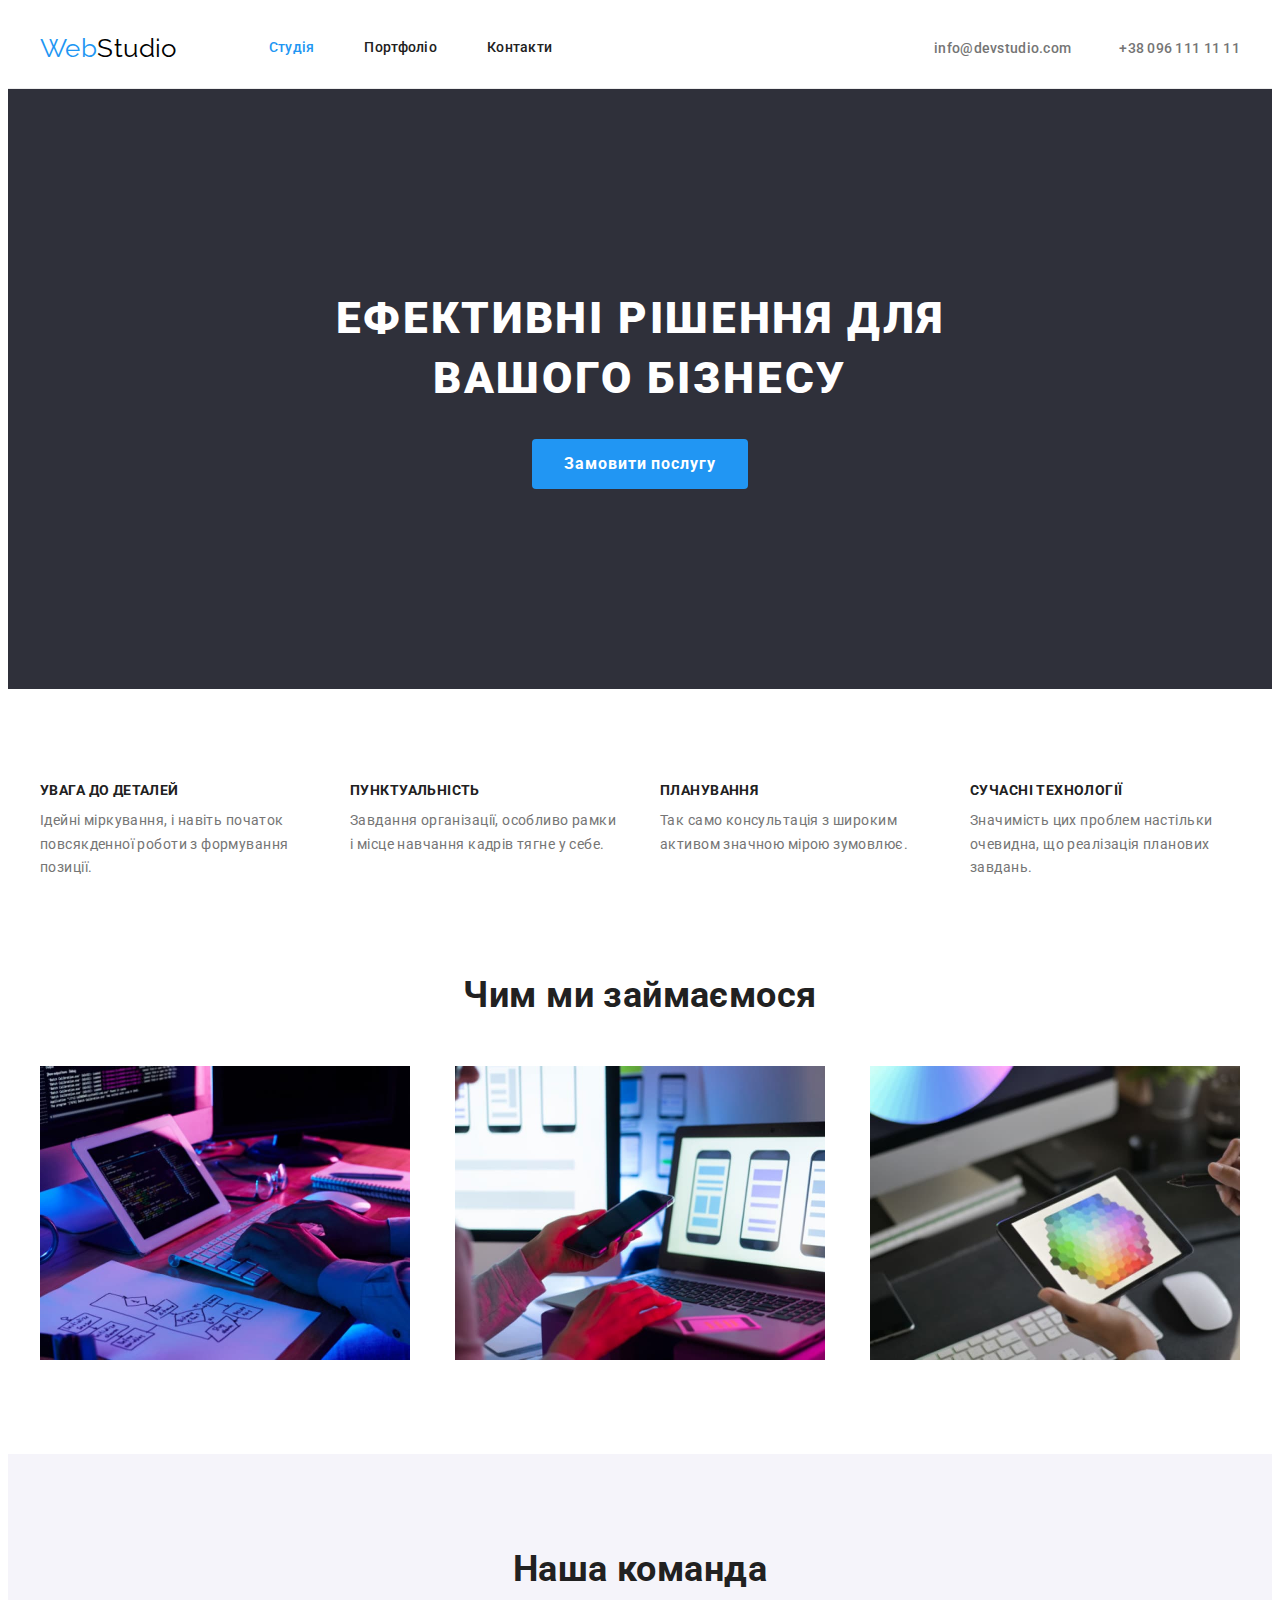
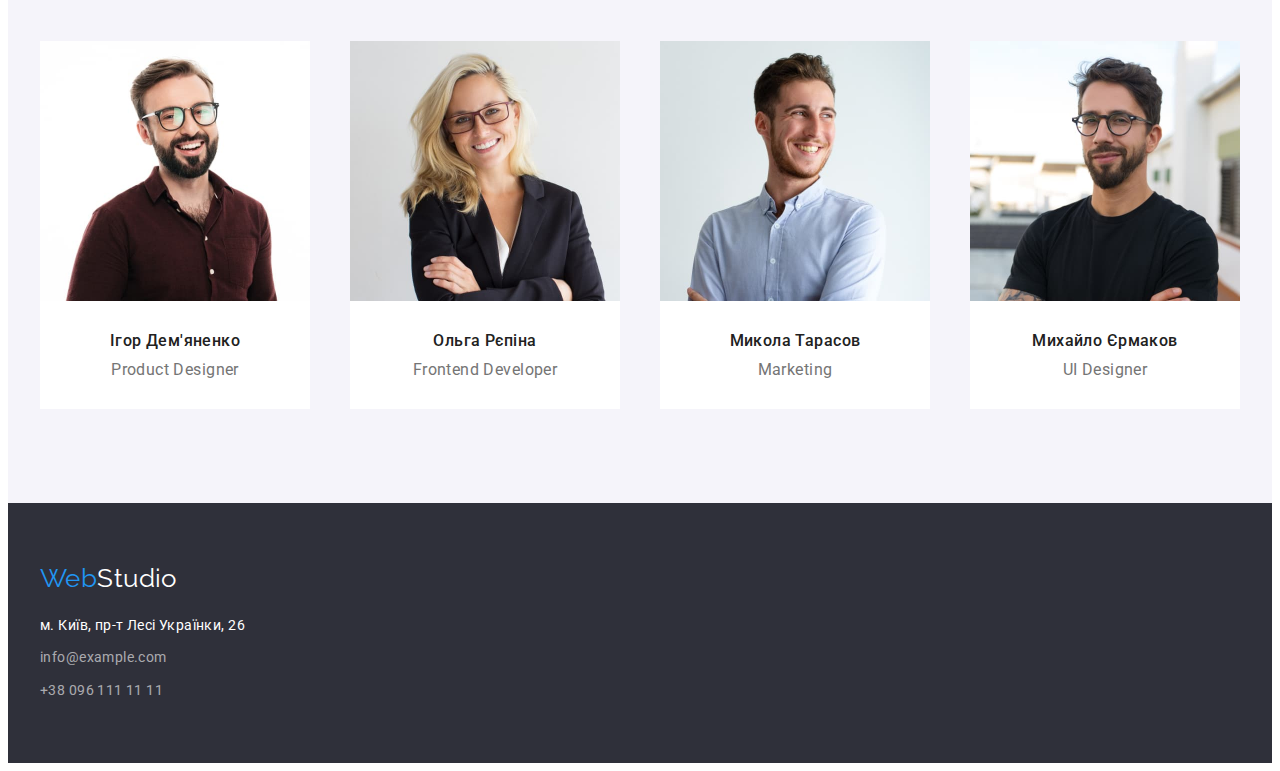
==== index.html @ 012e6ba3 "Initial commit" ====
<!DOCTYPE html>
<html lang="uk">
  <head>
    <meta charset="UTF-8" />
    <meta http-equiv="X-UA-Compatible" content="IE=edge" />
    <meta name="viewport" content="width=device-width, initial-scale=1.0" />
    <link rel="preconnect" href="https://fonts.googleapis.com" />
    <link rel="preconnect" href="https://fonts.gstatic.com" crossorigin />
    <link
      href="https://fonts.googleapis.com/css2?family=Raleway:wght@700&family=Roboto:wght@400;500;700;900&display=swap"
      rel="stylesheet"
    />
    <link
      rel="stylesheet"
      href="https://cdnjs.cloudflare.com/ajax/libs/modern-normalize/1.1.0/modern-normalize.min.css"
      integrity="sha512-wpPYUAdjBVSE4KJnH1VR1HeZfpl1ub8YT/NKx4PuQ5NmX2tKuGu6U/JRp5y+Y8XG2tV+wKQpNHVUX03MfMFn9Q=="
      crossorigin="anonymous"
      referrerpolicy="no-referrer"
    />
    <link rel="stylesheet" href="./css/styles.css" />
    <title>WebStudio</title>
  </head>

  <!-- BODY -->
  <body>
    <!-- HEADER -->
    <header class="header">
      <div class="container main-header">
        <nav class="main-nav">
          <a href="./index.html" class="logo top"> Web<span class="studio-black">Studio</span> </a>

          <ul class="list site-nav">
            <li class="menu-item">
              <a href="./index.html" class="link menu current">Студія</a>
            </li>
            <li class="menu-item">
              <a href="./portfolio.html" class="link menu">Портфоліо</a>
            </li>
            <li class="menu-item">
              <a href="" class="link menu">Контакти</a>
            </li>
          </ul>
        </nav>

        <ul class="list cont-list">
          <li class="cont-item">
            <a href="mailto:info@devstudio.com" class="link contact">info@devstudio.com</a>
          </li>
          <li class="cont-item">
            <a href="tel:+380961111111" class="link contact">+38 096 111 11 11</a>
          </li>
        </ul>
      </div>
    </header>

    <!-- MAIN -->
    <main>
      <!-- HERO -->
      <section class="hero">
        <h1 class="hero-title">Ефективні рішення для вашого бізнесу</h1>
        <button type="button" class="btn hero-btn">Замовити послугу</button>
      </section>

      <!-- ABOUT US -->
      <section class="section no-padding">
        <div class="container">
          <h2 class="hiden-title">О нас</h2>
          <ul class="list about-list">
            <li class="about-item">
              <h3 class="about-title">Увага до деталей</h3>
              <p class="about-text">
                Ідейні міркування, і навіть початок повсякденної роботи з формування позиції.
              </p>
            </li>
            <li class="about-item">
              <h3 class="about-title">Пунктуальність</h3>
              <p class="about-text">
                Завдання організації, особливо рамки і місце навчання кадрів тягне у себе.
              </p>
            </li>
            <li class="about-item">
              <h3 class="about-title">Планування</h3>
              <p class="about-text">
                Так само консультація з широким активом значною мірою зумовлює.
              </p>
            </li>
            <li class="about-item">
              <h3 class="about-title">Сучасні технології</h3>
              <p class="about-text">
                Значимість цих проблем настільки очевидна, що реалізація планових завдань.
              </p>
            </li>
          </ul>
        </div>
      </section>

      <!-- WHAT WE DO -->
      <section class="section">
        <div class="container">
          <h2 class="section-title">Чим ми займаємося</h2>
          <ul class="list img-list">
            <li>
              <img
                src="./images/box-1.jpg"
                alt="Что мы делаем - для компьютера"
                width="370"
                height="294"
              />
            </li>
            <li>
              <img
                src="./images/box-2.jpg"
                alt="Что мы делаем - для телефона"
                width="370"
                height="294"
              />
            </li>
            <li>
              <img
                src="./images/box-3.jpg"
                alt="Что мы делаем - для планшетов"
                width="370"
                height="294"
              />
            </li>
          </ul>
        </div>
      </section>

      <!-- OUR TEAM -->
      <section class="team section">
        <div class="container">
          <h2 class="section-title">Наша команда</h2>
          <ul class="list team-list">
            <li class="team-item">
              <img
                src="./images/team-1.jpg"
                alt="Фото дизайнера"
                width="270"
                height="260"
                class="team-img"
              />
              <div class="team-desc">
                <h3 class="team-title">Ігор Дем'яненко</h3>
                <p class="team-text">Product Designer</p>
              </div>
            </li>
            <li class="team-item">
              <img
                src="./images/team-2.jpg"
                alt="Фото разработчика"
                width="270"
                height="260"
                class="team-img"
              />
              <div class="team-desc">
                <h3 class="team-title">Ольга Рєпіна</h3>
                <p class="team-text">Frontend Developer</p>
              </div>
            </li>
            <li class="team-item">
              <img
                src="./images/team-3.jpg"
                alt="Фото Маркетолога"
                width="270"
                height="260"
                class="team-img"
              />
              <div class="team-desc">
                <h3 class="team-title">Микола Тарасов</h3>
                <p class="team-text">Marketing</p>
              </div>
            </li>
            <li class="team-item">
              <img
                src="./images/team-4.jpg"
                alt="Фото UI дизайнера"
                width="270"
                height="260"
                class="team-img"
              />
              <div class="team-desc">
                <h3 class="team-title">Михайло Єрмаков</h3>
                <p class="team-text">UI Designer</p>
              </div>
            </li>
          </ul>
        </div>
      </section>
    </main>

    <!-- FOOTER -->
    <footer class="footer">
      <div class="container">
        <a href="./index.html" class="logo bottom">Web<span class="studio-white">Studio</span></a>
        <address class="address">
          <ul class="list">
            <li class="contact-item">
              <a
                href="https://goo.gl/maps/RJxYpGqixrXidumn7"
                class="physical-adds"
                target="_blank"
                rel="noopener noreferrer"
              >
                м. Київ, пр-т Лесі Українки, 26
              </a>
            </li>
            <li class="contact-item">
              <a href="mailto:info@example.com" class="link contact-adds">info@example.com</a>
            </li>
            <li class="contact-item">
              <a href="tel:+380961111111" class="link contact-adds">+38 096 111 11 11</a>
            </li>
          </ul>
        </address>
      </div>
    </footer>
  </body>
</html>
---- css/styles.css ----
:root {
  --acсent-color: #2196f3;
  --primary-white-color: #ffffff;

  --dark-text-color: #212121;
  --black-text-color: #000000;
  --grey-text-color: #757575;
  --transparent-text-color: rgba(255, 255, 255, 0.6);

  --dark-background-color: #2f303a;
  --grey-background-color: #f5f4fa;

  --main-font: 'Roboto', sans-serif;
  --logo-font: 'Raleway', sans-serif;
}

/* RESET */
/* Стили для обнуления верхних отступов у элементов */
h1,
h2,
h3,
h4,
h5,
h6,
p {
  margin-top: 0;
  margin-bottom: 0;
}

/* Свойства для корректного отображения картинок */
img {
  display: block;
  max-width: 100%;
  height: auto;
}

/* FOR ALL SITE */

body {
  background-color: var(--primary-white-color);
  color: var(--grey-text-color);
  font-size: 14px;
  font-family: var(--main-font);
  letter-spacing: 0.03em;
}

.list {
  list-style: none;
  padding: 0;
  margin: 0;
}

.hiden-title {
  position: absolute;
  width: 1px;
  height: 1px;
  margin: -1px;
  border: 0;
  padding: 0;
  white-space: nowrap;
  clip-path: inset(100%);
  clip: rect(0 0 0 0);
  overflow: hidden;
}

.link {
  text-decoration: none;
  color: inherit;
}

.container {
  margin-left: auto;
  margin-right: auto;
  width: 1200px;
  padding-left: 15px;
  padding-right: 15px;
}

.section {
  padding-top: 94px;
  padding-bottom: 94px;
}

/* HEADER */

.header {
  border-bottom: 1px solid #ececec;
}

/* MAIN HEADER */
.main-header {
  display: flex;
  align-items: center;
}

.main-nav {
  display: flex;
  align-items: center;
  margin-right: auto;
}

/* logo */
.logo {
  text-decoration: none;
  font-family: var(--logo-font);
  color: var(--acсent-color);
  font-size: 26px;
  line-height: 1.19;
}

.logo.top {
  margin-right: 92px;
}

/* .logo.bottom {
  margin-bottom: 50px;
} */

.studio-black {
  color: var(--black-text-color);
}

.studio-white {
  color: var(--primary-white-color);
}

/* menu */
.menu {
  color: var(--dark-text-color);
  font-weight: 500;
  line-height: 1.14;
  letter-spacing: 0.02em;
  display: block;
  padding-top: 32px;
  padding-bottom: 32px;
}

.site-nav .link.current {
  color: var(--acсent-color);
}

.site-nav {
  display: flex;
}

.menu-item:not(:last-child) {
  margin-right: 50px;
}

.cont-list {
  display: flex;
}

.cont-item:not(:last-child) {
  margin-right: 48px;
}

.contact {
  font-weight: 500;
  line-height: 1.14;
  letter-spacing: 0.02em;
}

.link:hover,
.link:focus,
.link:active {
  color: var(--acсent-color);
}

/* STUDIO */

/* hero */
.hero {
  background-color: var(--dark-background-color);
  text-align: center;
  padding-top: 200px;
  padding-bottom: 200px;
}

.hero-title {
  color: var(--primary-white-color);
  font-weight: 900;
  font-size: 44px;
  text-transform: uppercase;
  line-height: 1.36;
  letter-spacing: 0.06em;
  text-align: center;
  margin-bottom: 30px;
  width: 693px;
  margin-left: auto;
  margin-right: auto;
}

.btn {
  cursor: pointer;
  font-family: inherit;
  border: none;
  border-radius: 4px;
}

.hero-btn {
  background-color: var(--acсent-color);
  color: var(--primary-white-color);
  font-weight: 700;
  font-size: 16px;
  line-height: 1.875;
  letter-spacing: 0.06em;
  padding: 10px 32px;
}

/* about-us */
.section.no-padding {
  padding-top: 94px;
  padding-bottom: 0;
}

.section-title {
  color: var(--dark-text-color);
  font-size: 36px;
  line-height: 1.17;
  text-align: center;
  margin-bottom: 50px;
}

.about-list {
  display: flex;
  justify-content: space-between;
}

.about-item {
  width: 270px;
}

.about-title {
  color: var(--dark-text-color);
  text-transform: uppercase;
  font-size: 14px;
  line-height: 1.14;
  padding-bottom: 10px;
}

.about-text {
  line-height: 1.71;
}

/* what we do */

.img-list {
  display: flex;
  justify-content: space-between;
}

/* our team */
.team {
  background-color: var(--grey-background-color);
}

.team-list {
  display: flex;
  justify-content: space-between;
}
.team-item {
  background-color: var(--primary-white-color);
}

.team-desc {
  padding-top: 30px;
  padding-bottom: 30px;
}

.team-title {
  color: var(--dark-text-color);
  font-weight: 500;
  font-size: 16px;
  line-height: 1.1875;
  margin-bottom: 10px;
  text-align: center;
}

.team-text {
  font-size: 16px;
  line-height: 1.1875;
  text-align: center;
}

/* PORTFOLIO */

.btn-list {
  display: flex;
  justify-content: center;
  margin-bottom: 50px;
}

.btn-item:not(:last-child) {
  margin-right: 8px;
}

.portfolio-btn {
  background-color: var(--grey-background-color);
  color: var(--dark-text-color);
  font-weight: 500;
  font-size: 16px;
  line-height: 1.625;
  padding: 6px 22px;
}

.btn-list .portfolio-btn.active {
  background-color: var(--acсent-color);
  color: var(--primary-white-color);
}

.portfolio-btn:hover,
.portfolio-btn:focus,
.portfolio-btn:active {
  background-color: var(--acсent-color);
  color: var(--primary-white-color);
}

.portfolio-list {
  display: flex;
  flex-wrap: wrap;
  gap: 30px;
}

.portfolio-item {
  flex-basis: calc((100% - 60px) / 3);
}

.portfolio-desc {
  padding: 20px 24px;
  border-right: 1px solid #eeeeee;
  border-bottom: 1px solid #eeeeee;
  border-left: 1px solid #eeeeee;
}

.portfolio-title {
  color: var(--dark-text-color);
  font-weight: 700;
  font-size: 18px;
  line-height: 2;
  letter-spacing: 0.06em;
  margin-bottom: 4px;
}

.portfolio-text {
  font-size: 16px;
  line-height: 1.875;
}

/* FOOTER */
.footer {
  background-color: var(--dark-background-color);
  padding-top: 60px;
  padding-bottom: 60px;
}

.address {
  font-style: normal;
  line-height: 1.71;
  margin-top: 20px;
}

.physical-adds {
  color: var(--primary-white-color);
  text-decoration: none;
}

.contact-adds {
  color: rgba(255, 255, 255, 0.6);
}

.contact-item:not(:last-child) {
  margin-bottom: 9px;
}
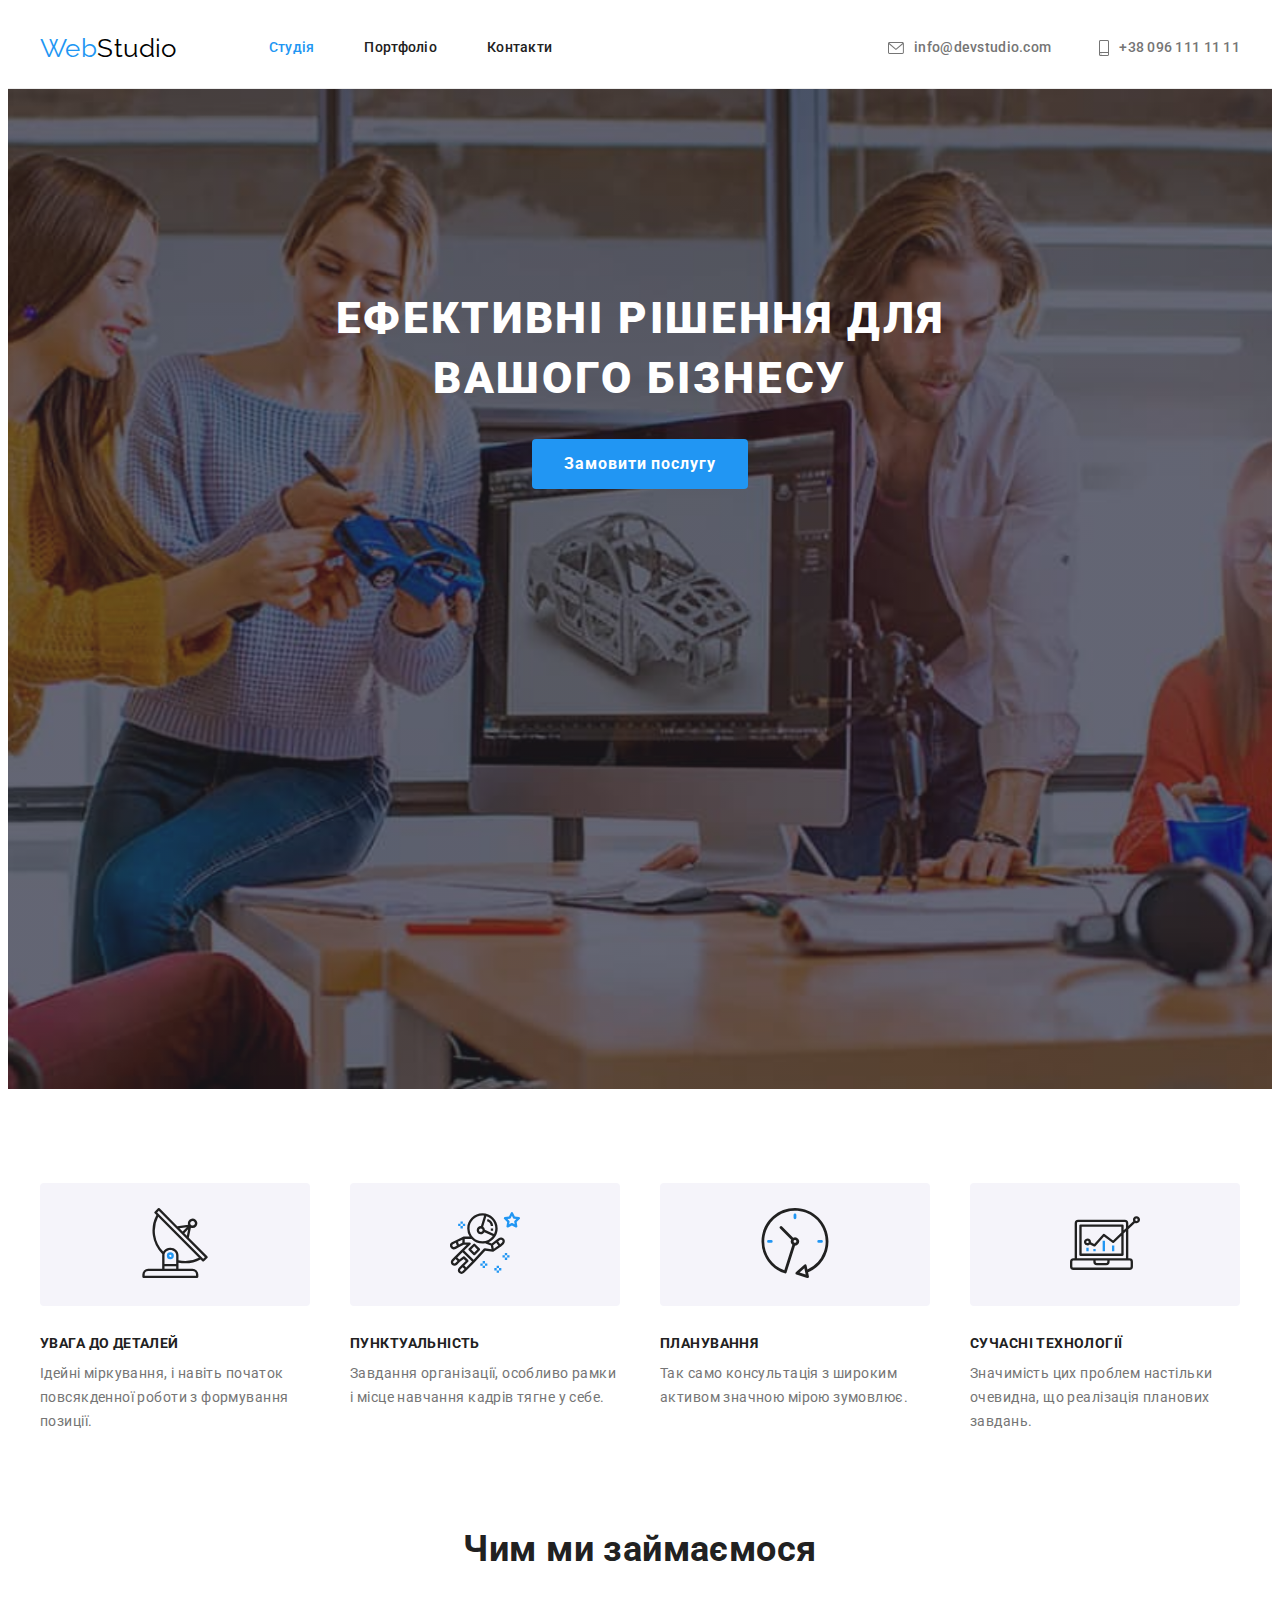
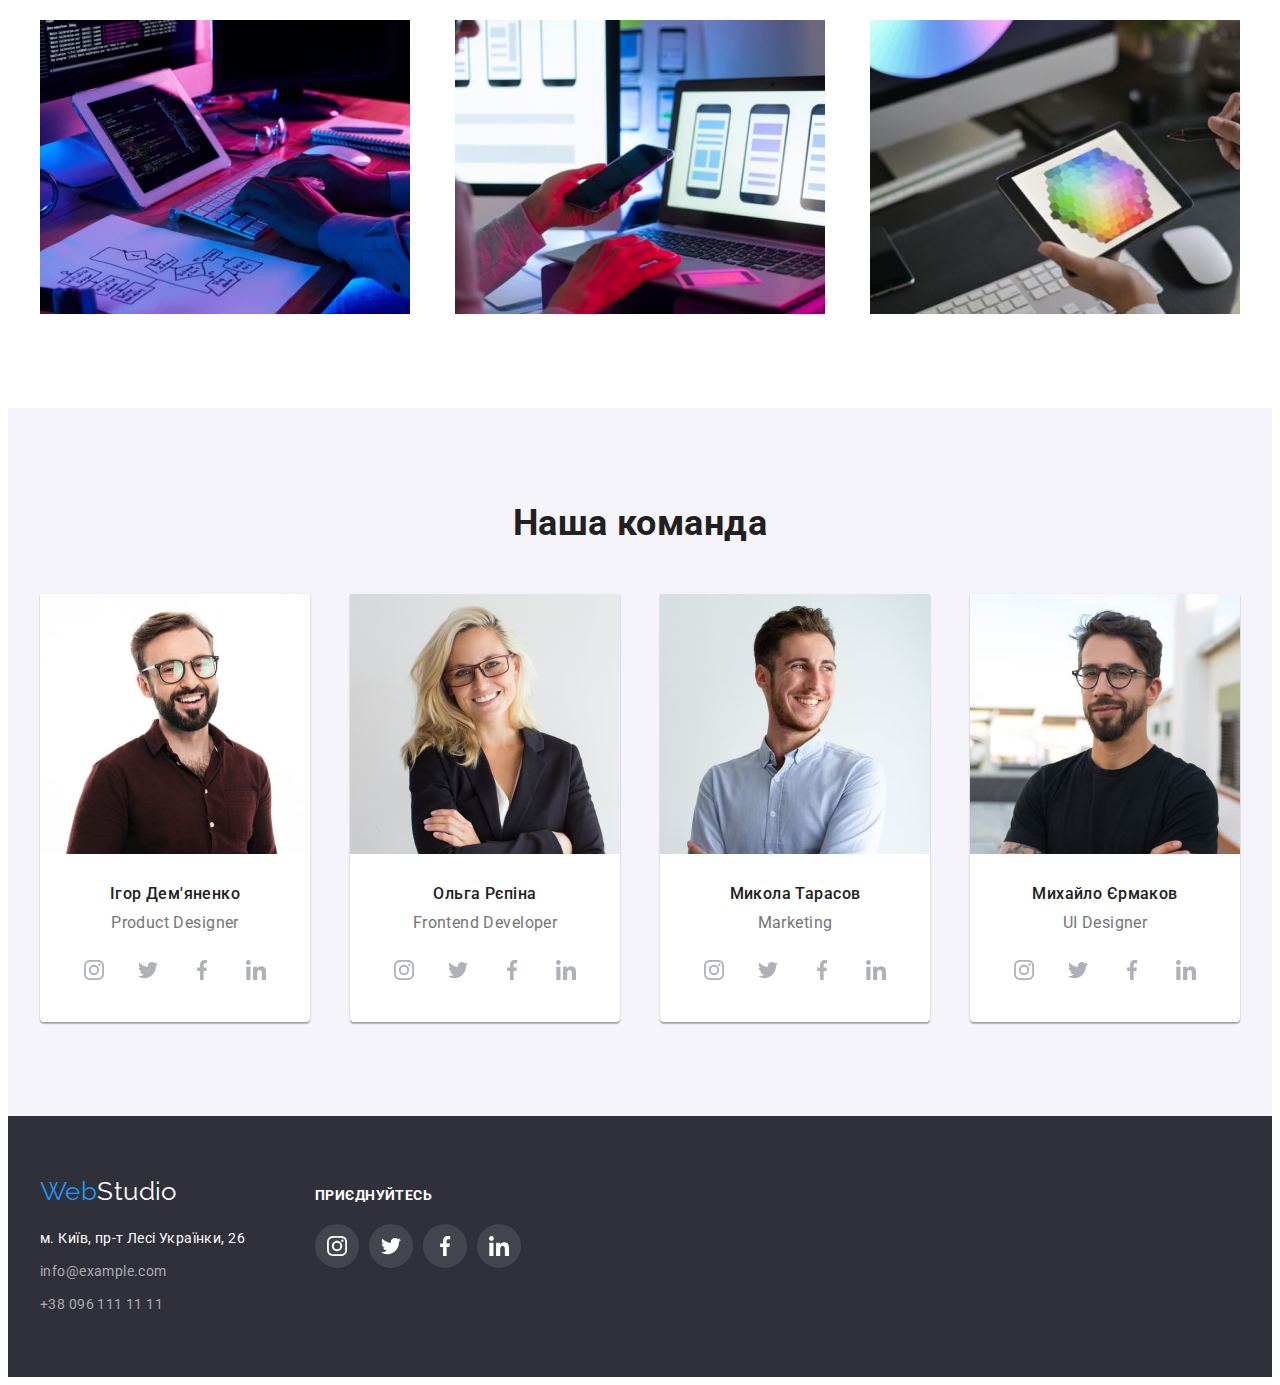
==== commit f2d1a7e8: "hw-04-V1.00" ====
--- a/index.html
+++ b/index.html
@@ -1,219 +1,437 @@
 <!DOCTYPE html>
 <html lang="uk">
-  <head>
-    <meta charset="UTF-8" />
-    <meta http-equiv="X-UA-Compatible" content="IE=edge" />
-    <meta name="viewport" content="width=device-width, initial-scale=1.0" />
-    <link rel="preconnect" href="https://fonts.googleapis.com" />
-    <link rel="preconnect" href="https://fonts.gstatic.com" crossorigin />
-    <link
-      href="https://fonts.googleapis.com/css2?family=Raleway:wght@700&family=Roboto:wght@400;500;700;900&display=swap"
-      rel="stylesheet"
-    />
-    <link
-      rel="stylesheet"
-      href="https://cdnjs.cloudflare.com/ajax/libs/modern-normalize/1.1.0/modern-normalize.min.css"
-      integrity="sha512-wpPYUAdjBVSE4KJnH1VR1HeZfpl1ub8YT/NKx4PuQ5NmX2tKuGu6U/JRp5y+Y8XG2tV+wKQpNHVUX03MfMFn9Q=="
-      crossorigin="anonymous"
-      referrerpolicy="no-referrer"
-    />
-    <link rel="stylesheet" href="./css/styles.css" />
-    <title>WebStudio</title>
-  </head>
-
-  <!-- BODY -->
-  <body>
-    <!-- HEADER -->
-    <header class="header">
-      <div class="container main-header">
-        <nav class="main-nav">
-          <a href="./index.html" class="logo top"> Web<span class="studio-black">Studio</span> </a>
-
-          <ul class="list site-nav">
-            <li class="menu-item">
-              <a href="./index.html" class="link menu current">Студія</a>
-            </li>
-            <li class="menu-item">
-              <a href="./portfolio.html" class="link menu">Портфоліо</a>
-            </li>
-            <li class="menu-item">
-              <a href="" class="link menu">Контакти</a>
-            </li>
-          </ul>
-        </nav>
-
-        <ul class="list cont-list">
-          <li class="cont-item">
-            <a href="mailto:info@devstudio.com" class="link contact">info@devstudio.com</a>
-          </li>
-          <li class="cont-item">
-            <a href="tel:+380961111111" class="link contact">+38 096 111 11 11</a>
-          </li>
+
+<head>
+  <meta charset="UTF-8" />
+  <meta http-equiv="X-UA-Compatible" content="IE=edge" />
+  <meta name="viewport" content="width=device-width, initial-scale=1.0" />
+
+  <!-- FONTS -->
+  <link rel="preconnect" href="https://fonts.googleapis.com" />
+  <link rel="preconnect" href="https://fonts.gstatic.com" crossorigin />
+  <link href="https://fonts.googleapis.com/css2?family=Raleway:wght@700&family=Roboto:wght@400;500;700;900&display=swap"
+    rel="stylesheet" />
+
+  <!-- NORMALIZE -->
+  <link rel="stylesheet" href="https://cdnjs.cloudflare.com/ajax/libs/modern-normalize/1.1.0/modern-normalize.min.css"
+    integrity="sha512-wpPYUAdjBVSE4KJnH1VR1HeZfpl1ub8YT/NKx4PuQ5NmX2tKuGu6U/JRp5y+Y8XG2tV+wKQpNHVUX03MfMFn9Q=="
+    crossorigin="anonymous" referrerpolicy="no-referrer" />
+
+  <!-- STYLES -->
+  <link rel="stylesheet" href="./css/styles.css" />
+
+  <title>WebStudio</title>
+</head>
+
+<!-- BODY -->
+
+<body>
+
+  <!-- HEADER -->
+  <header class="header">
+    <div class="container header-container">
+
+      <!-- NAVIGATION -->
+      <nav class="navigation">
+
+        <!-- LOGO -->
+        <a href="./index.html" class="logo top">
+          Web<span class="studio-black">Studio</span>
+        </a>
+
+        <!-- MENU -->
+        <ul class="list navigation-list">
+
+          <li>
+            <a href="./index.html" class="link menu current">Студія</a>
+          </li>
+
+          <li>
+            <a href="./portfolio.html" class="link menu">Портфоліо</a>
+          </li>
+
+          <li>
+            <a href="" class="link menu">Контакти</a>
+          </li>
+
         </ul>
+      </nav>
+
+      <!-- SOCIAL LINCS -->
+      <ul class="list contact-list">
+
+        <li>
+          <a href=" mailto:info@devstudio.com" class="link contact">
+            <svg width="16" height="12" class="icon-contact">
+              <use href="./images/icons.svg#icon-mail"></use>
+            </svg>
+            info@devstudio.com</a>
+        </li>
+
+        <li>
+          <a href="tel:+380961111111" class="link contact">
+            <svg width="10" height="16" class="icon-contact">
+              <use href="./images/icons.svg#icon-phone"></use>
+            </svg>
+            +38 096 111 11 11</a>
+        </li>
+
+      </ul>
+
+    </div>
+  </header>
+
+  <!-- MAIN -->
+  <main>
+
+    <!-- HERO -->
+    <section class="hero">
+
+      <h1 class="hero-title">Ефективні рішення для вашого бізнесу</h1>
+
+      <button type="button" class="btn hero-btn">Замовити послугу</button>
+
+    </section>
+
+    <!-- ABOUT US -->
+    <section class="section no-padding">
+      <div class="container">
+
+        <h2 class="hiden-title">О нас</h2>
+
+        <ul class="list about-list">
+
+          <li class="about-item">
+            <div class="about-icon">
+              <svg width="70" height="70">
+                <use href="./images/icons.svg#icon-about1"></use>
+              </svg>
+            </div>
+            <h3 class="about-title">Увага до деталей</h3>
+            <p class="about-text">
+              Ідейні міркування, і навіть початок повсякденної роботи з формування позиції.
+            </p>
+          </li>
+
+          <li class="about-item">
+            <div class="about-icon">
+              <svg width="70" height="70">
+                <use href="./images/icons.svg#icon-about2"></use>
+              </svg>
+            </div>
+            <h3 class="about-title">Пунктуальність</h3>
+            <p class="about-text">
+              Завдання організації, особливо рамки і місце навчання кадрів тягне у себе.
+            </p>
+          </li>
+
+          <li class="about-item">
+            <div class="about-icon">
+              <svg width="70" height="70">
+                <use href="./images/icons.svg#icon-about3"></use>
+              </svg>
+            </div>
+            <h3 class="about-title">Планування</h3>
+            <p class="about-text">
+              Так само консультація з широким активом значною мірою зумовлює.
+            </p>
+          </li>
+
+          <li class="about-item">
+            <div class="about-icon">
+              <svg width="70" height="70">
+                <use href="./images/icons.svg#icon-about4"></use>
+              </svg>
+            </div>
+            <h3 class="about-title">Сучасні технології</h3>
+            <p class="about-text">
+              Значимість цих проблем настільки очевидна, що реалізація планових завдань.
+            </p>
+          </li>
+
+        </ul>
+
       </div>
-    </header>
-
-    <!-- MAIN -->
-    <main>
-      <!-- HERO -->
-      <section class="hero">
-        <h1 class="hero-title">Ефективні рішення для вашого бізнесу</h1>
-        <button type="button" class="btn hero-btn">Замовити послугу</button>
-      </section>
-
-      <!-- ABOUT US -->
-      <section class="section no-padding">
-        <div class="container">
-          <h2 class="hiden-title">О нас</h2>
-          <ul class="list about-list">
-            <li class="about-item">
-              <h3 class="about-title">Увага до деталей</h3>
-              <p class="about-text">
-                Ідейні міркування, і навіть початок повсякденної роботи з формування позиції.
-              </p>
-            </li>
-            <li class="about-item">
-              <h3 class="about-title">Пунктуальність</h3>
-              <p class="about-text">
-                Завдання організації, особливо рамки і місце навчання кадрів тягне у себе.
-              </p>
-            </li>
-            <li class="about-item">
-              <h3 class="about-title">Планування</h3>
-              <p class="about-text">
-                Так само консультація з широким активом значною мірою зумовлює.
-              </p>
-            </li>
-            <li class="about-item">
-              <h3 class="about-title">Сучасні технології</h3>
-              <p class="about-text">
-                Значимість цих проблем настільки очевидна, що реалізація планових завдань.
-              </p>
-            </li>
-          </ul>
-        </div>
-      </section>
-
-      <!-- WHAT WE DO -->
-      <section class="section">
-        <div class="container">
-          <h2 class="section-title">Чим ми займаємося</h2>
-          <ul class="list img-list">
-            <li>
-              <img
-                src="./images/box-1.jpg"
-                alt="Что мы делаем - для компьютера"
-                width="370"
-                height="294"
-              />
-            </li>
-            <li>
-              <img
-                src="./images/box-2.jpg"
-                alt="Что мы делаем - для телефона"
-                width="370"
-                height="294"
-              />
-            </li>
-            <li>
-              <img
-                src="./images/box-3.jpg"
-                alt="Что мы делаем - для планшетов"
-                width="370"
-                height="294"
-              />
-            </li>
-          </ul>
-        </div>
-      </section>
-
-      <!-- OUR TEAM -->
-      <section class="team section">
-        <div class="container">
-          <h2 class="section-title">Наша команда</h2>
-          <ul class="list team-list">
-            <li class="team-item">
-              <img
-                src="./images/team-1.jpg"
-                alt="Фото дизайнера"
-                width="270"
-                height="260"
-                class="team-img"
-              />
-              <div class="team-desc">
-                <h3 class="team-title">Ігор Дем'яненко</h3>
-                <p class="team-text">Product Designer</p>
-              </div>
-            </li>
-            <li class="team-item">
-              <img
-                src="./images/team-2.jpg"
-                alt="Фото разработчика"
-                width="270"
-                height="260"
-                class="team-img"
-              />
-              <div class="team-desc">
-                <h3 class="team-title">Ольга Рєпіна</h3>
-                <p class="team-text">Frontend Developer</p>
-              </div>
-            </li>
-            <li class="team-item">
-              <img
-                src="./images/team-3.jpg"
-                alt="Фото Маркетолога"
-                width="270"
-                height="260"
-                class="team-img"
-              />
-              <div class="team-desc">
-                <h3 class="team-title">Микола Тарасов</h3>
-                <p class="team-text">Marketing</p>
-              </div>
-            </li>
-            <li class="team-item">
-              <img
-                src="./images/team-4.jpg"
-                alt="Фото UI дизайнера"
-                width="270"
-                height="260"
-                class="team-img"
-              />
-              <div class="team-desc">
-                <h3 class="team-title">Михайло Єрмаков</h3>
-                <p class="team-text">UI Designer</p>
-              </div>
-            </li>
-          </ul>
-        </div>
-      </section>
-    </main>
-
-    <!-- FOOTER -->
-    <footer class="footer">
+    </section>
+
+    <!-- WHAT WE DO -->
+    <section class="section">
       <div class="container">
-        <a href="./index.html" class="logo bottom">Web<span class="studio-white">Studio</span></a>
+
+        <h2 class="section-title">Чим ми займаємося</h2>
+
+        <ul class="list img-list">
+
+          <li>
+            <img src="./images/box-1.jpg" alt="Что мы делаем - для компьютера" width="370" height="294" />
+          </li>
+
+          <li>
+            <img src="./images/box-2.jpg" alt="Что мы делаем - для телефона" width="370" height="294" />
+          </li>
+
+          <li>
+            <img src="./images/box-3.jpg" alt="Что мы делаем - для планшетов" width="370" height="294" />
+          </li>
+
+        </ul>
+
+      </div>
+    </section>
+
+    <!-- OUR TEAM -->
+    <section class="team section">
+      <div class="container">
+
+        <h2 class="section-title">Наша команда</h2>
+
+        <ul class="list team-list">
+
+          <li class="team-item">
+            <img src="./images/team-1.jpg" alt="Фото дизайнера" width="270" height="260" class="team-img" />
+            <div class="team-desc">
+              <h3 class="team-title">Ігор Дем'яненко</h3>
+              <p class="team-text">Product Designer</p>
+              <ul class="list social-icons">
+                <li>
+                  <a href="https://instagram.com" target="_blank" rel="nofollow noopener noreferrer"
+                    aria-label="Instagram" class="social-link link">
+                    <svg width="20" height="20">
+                      <use href="./images/icons.svg#icon-instagram"></use>
+                    </svg>
+                  </a>
+                </li>
+                <li>
+                  <a href="https://twitter.com" target="_blank" rel="nofollow noopener noreferrer" aria-label="Twitter"
+                    class="social-link link">
+                    <svg width="20" height="20">
+                      <use href="./images/icons.svg#icon-twitter"></use>
+                    </svg>
+                  </a>
+                </li>
+                <li>
+                  <a href="https://facebook.com" target="_blank" rel="nofollow noopener noreferrer"
+                    aria-label="Facebook" class="social-link link">
+                    <svg width="20" height="20">
+                      <use href="./images/icons.svg#icon-facebook"></use>
+                    </svg>
+                  </a>
+                </li>
+                <li>
+                  <a href="https://linkedin.com" target="_blank" rel="nofollow noopener noreferrer"
+                    aria-label="LinkedIn" class="social-link link">
+                    <svg width="20" height="20">
+                      <use href="./images/icons.svg#icon-linkedin"></use>
+                    </svg>
+                  </a>
+                </li>
+              </ul>
+            </div>
+          </li>
+
+          <li class="team-item">
+            <img src="./images/team-2.jpg" alt="Фото разработчика" width="270" height="260" class="team-img" />
+            <div class="team-desc">
+              <h3 class="team-title">Ольга Рєпіна</h3>
+              <p class="team-text">Frontend Developer</p>
+              <ul class="list social-icons">
+                <li>
+                  <a href="https://instagram.com" target="_blank" rel="nofollow noopener noreferrer"
+                    aria-label="Instagram" class="social-link link">
+                    <svg width="20" height="20">
+                      <use href="./images/icons.svg#icon-instagram"></use>
+                    </svg>
+                  </a>
+                </li>
+                <li>
+                  <a href="https://twitter.com" target="_blank" rel="nofollow noopener noreferrer" aria-label="Twitter"
+                    class="social-link link">
+                    <svg width="20" height="20">
+                      <use href="./images/icons.svg#icon-twitter"></use>
+                    </svg>
+                  </a>
+                </li>
+                <li>
+                  <a href="https://facebook.com" target="_blank" rel="nofollow noopener noreferrer"
+                    aria-label="Facebook" class="social-link link">
+                    <svg width="20" height="20">
+                      <use href="./images/icons.svg#icon-facebook"></use>
+                    </svg>
+                  </a>
+                </li>
+                <li>
+                  <a href="https://linkedin.com" target="_blank" rel="nofollow noopener noreferrer"
+                    aria-label="LinkedIn" class="social-link link">
+                    <svg width="20" height="20">
+                      <use href="./images/icons.svg#icon-linkedin"></use>
+                    </svg>
+                  </a>
+                </li>
+              </ul>
+            </div>
+          </li>
+
+          <li class="team-item">
+            <img src="./images/team-3.jpg" alt="Фото Маркетолога" width="270" height="260" class="team-img" />
+            <div class="team-desc">
+              <h3 class="team-title">Микола Тарасов</h3>
+              <p class="team-text">Marketing</p>
+              <ul class="list social-icons">
+                <li>
+                  <a href="https://instagram.com" target="_blank" rel="nofollow noopener noreferrer"
+                    aria-label="Instagram" class="social-link link">
+                    <svg width="20" height="20">
+                      <use href="./images/icons.svg#icon-instagram"></use>
+                    </svg>
+                  </a>
+                </li>
+                <li>
+                  <a href="https://twitter.com" target="_blank" rel="nofollow noopener noreferrer" aria-label="Twitter"
+                    class="social-link link">
+                    <svg width="20" height="20">
+                      <use href="./images/icons.svg#icon-twitter"></use>
+                    </svg>
+                  </a>
+                </li>
+                <li>
+                  <a href="https://facebook.com" target="_blank" rel="nofollow noopener noreferrer"
+                    aria-label="Facebook" class="social-link link">
+                    <svg width="20" height="20">
+                      <use href="./images/icons.svg#icon-facebook"></use>
+                    </svg>
+                  </a>
+                </li>
+                <li>
+                  <a href="https://linkedin.com" target="_blank" rel="nofollow noopener noreferrer"
+                    aria-label="LinkedIn" class="social-link link">
+                    <svg width="20" height="20">
+                      <use href="./images/icons.svg#icon-linkedin"></use>
+                    </svg>
+                  </a>
+                </li>
+              </ul>
+            </div>
+          </li>
+
+          <li class="team-item">
+            <img src="./images/team-4.jpg" alt="Фото UI дизайнера" width="270" height="260" class="team-img" />
+            <div class="team-desc">
+              <h3 class="team-title">Михайло Єрмаков</h3>
+              <p class="team-text">UI Designer</p>
+              <ul class="list social-icons">
+                <li>
+                  <a href="https://instagram.com" target="_blank" rel="nofollow noopener noreferrer"
+                    aria-label="Instagram" class="social-link link">
+                    <svg width="20" height="20">
+                      <use href="./images/icons.svg#icon-instagram"></use>
+                    </svg>
+                  </a>
+                </li>
+                <li>
+                  <a href="https://twitter.com" target="_blank" rel="nofollow noopener noreferrer" aria-label="Twitter"
+                    class="social-link link">
+                    <svg width="20" height="20">
+                      <use href="./images/icons.svg#icon-twitter"></use>
+                    </svg>
+                  </a>
+                </li>
+                <li>
+                  <a href="https://facebook.com" target="_blank" rel="nofollow noopener noreferrer"
+                    aria-label="Facebook" class="social-link link">
+                    <svg width="20" height="20">
+                      <use href="./images/icons.svg#icon-facebook"></use>
+                    </svg>
+                  </a>
+                </li>
+                <li>
+                  <a href="https://linkedin.com" target="_blank" rel="nofollow noopener noreferrer"
+                    aria-label="LinkedIn" class="social-link link">
+                    <svg width="20" height="20">
+                      <use href="./images/icons.svg#icon-linkedin"></use>
+                    </svg>
+                  </a>
+                </li>
+              </ul>
+            </div>
+          </li>
+
+        </ul>
+
+      </div>
+    </section>
+  </main>
+
+  <!-- FOOTER -->
+  <footer class="footer">
+    <div class="container footer-section">
+      <div class="footer-address">
+        <a href="./index.html" class="logo bottom">
+          Web<span class="studio-white">Studio</span>
+        </a>
+
         <address class="address">
-          <ul class="list">
-            <li class="contact-item">
-              <a
-                href="https://goo.gl/maps/RJxYpGqixrXidumn7"
-                class="physical-adds"
-                target="_blank"
-                rel="noopener noreferrer"
-              >
+
+          <ul class="list address-list">
+
+            <li class="address-item">
+              <a href="https://goo.gl/maps/RJxYpGqixrXidumn7" class="physical-adds" target="_blank"
+                rel="noopener noreferrer">
                 м. Київ, пр-т Лесі Українки, 26
               </a>
             </li>
-            <li class="contact-item">
+
+            <li class="address-item">
               <a href="mailto:info@example.com" class="link contact-adds">info@example.com</a>
             </li>
-            <li class="contact-item">
+
+            <li class="address-item">
               <a href="tel:+380961111111" class="link contact-adds">+38 096 111 11 11</a>
             </li>
+
           </ul>
+
         </address>
       </div>
-    </footer>
-  </body>
-</html>
+
+      <div class="footer-join">
+        <p class="join-text">Приєднуйтесь</p>
+        <ul class="list social-icons">
+          <li>
+            <a href="https://instagram.com" target="_blank" rel="nofollow noopener noreferrer" aria-label="Instagram"
+              class="social-link link join">
+              <svg width="20" height="20">
+                <use href="./images/icons.svg#icon-instagram"></use>
+              </svg>
+            </a>
+          </li>
+          <li>
+            <a href="https://twitter.com" target="_blank" rel="nofollow noopener noreferrer" aria-label="Twitter"
+              class="social-link link join">
+              <svg width="20" height="20">
+                <use href="./images/icons.svg#icon-twitter"></use>
+              </svg>
+            </a>
+          </li>
+          <li>
+            <a href="https://facebook.com" target="_blank" rel="nofollow noopener noreferrer" aria-label="Facebook"
+              class="social-link link join">
+              <svg width="20" height="20">
+                <use href="./images/icons.svg#icon-facebook"></use>
+              </svg>
+            </a>
+          </li>
+          <li>
+            <a href="https://linkedin.com" target="_blank" rel="nofollow noopener noreferrer" aria-label="LinkedIn"
+              class="social-link link join">
+              <svg width="20" height="20">
+                <use href="./images/icons.svg#icon-linkedin"></use>
+              </svg>
+            </a>
+          </li>
+        </ul>
+      </div>
+    </div>
+  </footer>
+</body>
+
+</html>--- a/css/styles.css
+++ b/css/styles.css
@@ -5,6 +5,7 @@
   --dark-text-color: #212121;
   --black-text-color: #000000;
   --grey-text-color: #757575;
+  --logo-color: #afb1b8;
   --transparent-text-color: rgba(255, 255, 255, 0.6);
 
   --dark-background-color: #2f303a;
@@ -68,6 +69,27 @@
   color: inherit;
 }
 
+.link:hover,
+.link:focus,
+.link:active {
+  color: var(--acсent-color);
+}
+
+.btn {
+  cursor: pointer;
+  font-family: inherit;
+  border: none;
+  border-radius: 4px;
+}
+
+.section-title {
+  color: var(--dark-text-color);
+  font-size: 36px;
+  line-height: 1.17;
+  text-align: center;
+  margin-bottom: 50px;
+}
+
 .container {
   margin-left: auto;
   margin-right: auto;
@@ -87,13 +109,12 @@
   border-bottom: 1px solid #ececec;
 }
 
-/* MAIN HEADER */
-.main-header {
-  display: flex;
-  align-items: center;
-}
-
-.main-nav {
+.header-container {
+  display: flex;
+  align-items: center;
+}
+
+.navigation {
   display: flex;
   align-items: center;
   margin-right: auto;
@@ -112,10 +133,6 @@
   margin-right: 92px;
 }
 
-/* .logo.bottom {
-  margin-bottom: 50px;
-} */
-
 .studio-black {
   color: var(--black-text-color);
 }
@@ -135,46 +152,49 @@
   padding-bottom: 32px;
 }
 
-.site-nav .link.current {
+.navigation-list {
+  display: flex;
+  column-gap: 50px;
+}
+
+.navigation-list .link.current {
   color: var(--acсent-color);
 }
 
-.site-nav {
-  display: flex;
-}
-
-.menu-item:not(:last-child) {
-  margin-right: 50px;
-}
-
-.cont-list {
-  display: flex;
-}
-
-.cont-item:not(:last-child) {
-  margin-right: 48px;
+.contact-list {
+  display: flex;
+  column-gap: 48px;
+}
+
+.icon-contact {
+  fill: currentColor;
+  margin-right: 10px;
 }
 
 .contact {
   font-weight: 500;
   line-height: 1.14;
   letter-spacing: 0.02em;
-}
-
-.link:hover,
-.link:focus,
-.link:active {
-  color: var(--acсent-color);
-}
-
-/* STUDIO */
-
-/* hero */
+  display: flex;
+  align-items: center;
+}
+
+/* STUDIO PAGE */
+/* Hero Section */
 .hero {
-  background-color: var(--dark-background-color);
   text-align: center;
+  height: 600px;
+  max-width: 1600px;
+  margin-left: auto;
+  margin-right: auto;
   padding-top: 200px;
   padding-bottom: 200px;
+
+  background-color: var(--dark-background-color);
+  background-image: linear-gradient(to right, rgba(47, 48, 58, 0.4), rgba(47, 48, 58, 0.4)),
+    url('../images/hero.jpg');
+  background-size: cover;
+  background-position: center;
 }
 
 .hero-title {
@@ -191,13 +211,6 @@
   margin-right: auto;
 }
 
-.btn {
-  cursor: pointer;
-  font-family: inherit;
-  border: none;
-  border-radius: 4px;
-}
-
 .hero-btn {
   background-color: var(--acсent-color);
   color: var(--primary-white-color);
@@ -208,20 +221,12 @@
   padding: 10px 32px;
 }
 
-/* about-us */
+/* About Us Section */
 .section.no-padding {
   padding-top: 94px;
   padding-bottom: 0;
 }
 
-.section-title {
-  color: var(--dark-text-color);
-  font-size: 36px;
-  line-height: 1.17;
-  text-align: center;
-  margin-bottom: 50px;
-}
-
 .about-list {
   display: flex;
   justify-content: space-between;
@@ -229,6 +234,13 @@
 
 .about-item {
   width: 270px;
+}
+
+.about-icon {
+  background-color: var(--grey-background-color);
+  margin-bottom: 30px;
+  border-radius: 4px;
+  padding: 25px 100px;
 }
 
 .about-title {
@@ -261,11 +273,46 @@
 }
 .team-item {
   background-color: var(--primary-white-color);
+  box-shadow: 0px 1px 3px rgba(0, 0, 0, 0.12), 0px 1px 1px rgba(0, 0, 0, 0.14),
+    0px 2px 1px rgba(0, 0, 0, 0.2);
+  border-radius: 0px 0px 4px 4px;
 }
 
 .team-desc {
   padding-top: 30px;
   padding-bottom: 30px;
+  text-align: center;
+}
+
+.social-icons {
+  display: flex;
+  align-items: center;
+  justify-content: center;
+  gap: 10px;
+}
+
+.social-link {
+  display: flex;
+  padding: 12px;
+  border-radius: 50%;
+  align-items: center;
+  justify-content: center;
+  fill: var(--logo-color);
+}
+
+.social-link.join {
+  display: flex;
+  padding: 12px;
+  border-radius: 50%;
+  align-items: center;
+  justify-content: center;
+  fill: var(--primary-white-color);
+  background-color: rgba(255, 255, 255, 0.1);
+}
+
+.social-link:hover {
+  background-color: var(--acсent-color);
+  fill: var(--primary-white-color);
 }
 
 .team-title {
@@ -274,14 +321,15 @@
   font-size: 16px;
   line-height: 1.1875;
   margin-bottom: 10px;
-  text-align: center;
 }
 
 .team-text {
   font-size: 16px;
   line-height: 1.1875;
-  text-align: center;
-}
+  margin-bottom: 16px;
+}
+
+/* Cients */
 
 /* PORTFOLIO */
 
@@ -289,10 +337,7 @@
   display: flex;
   justify-content: center;
   margin-bottom: 50px;
-}
-
-.btn-item:not(:last-child) {
-  margin-right: 8px;
+  column-gap: 8px;
 }
 
 .portfolio-btn {
@@ -354,6 +399,11 @@
   padding-bottom: 60px;
 }
 
+.footer-section {
+  display: flex;
+  align-items: baseline;
+  gap: 70px;
+}
 .address {
   font-style: normal;
   line-height: 1.71;
@@ -369,6 +419,14 @@
   color: rgba(255, 255, 255, 0.6);
 }
 
-.contact-item:not(:last-child) {
+.address-item:not(:last-child) {
   margin-bottom: 9px;
 }
+
+.join-text {
+  font-weight: 700;
+  color: var(--primary-white-color);
+  line-height: 1.14;
+  text-transform: uppercase;
+  margin-bottom: 20px;
+}
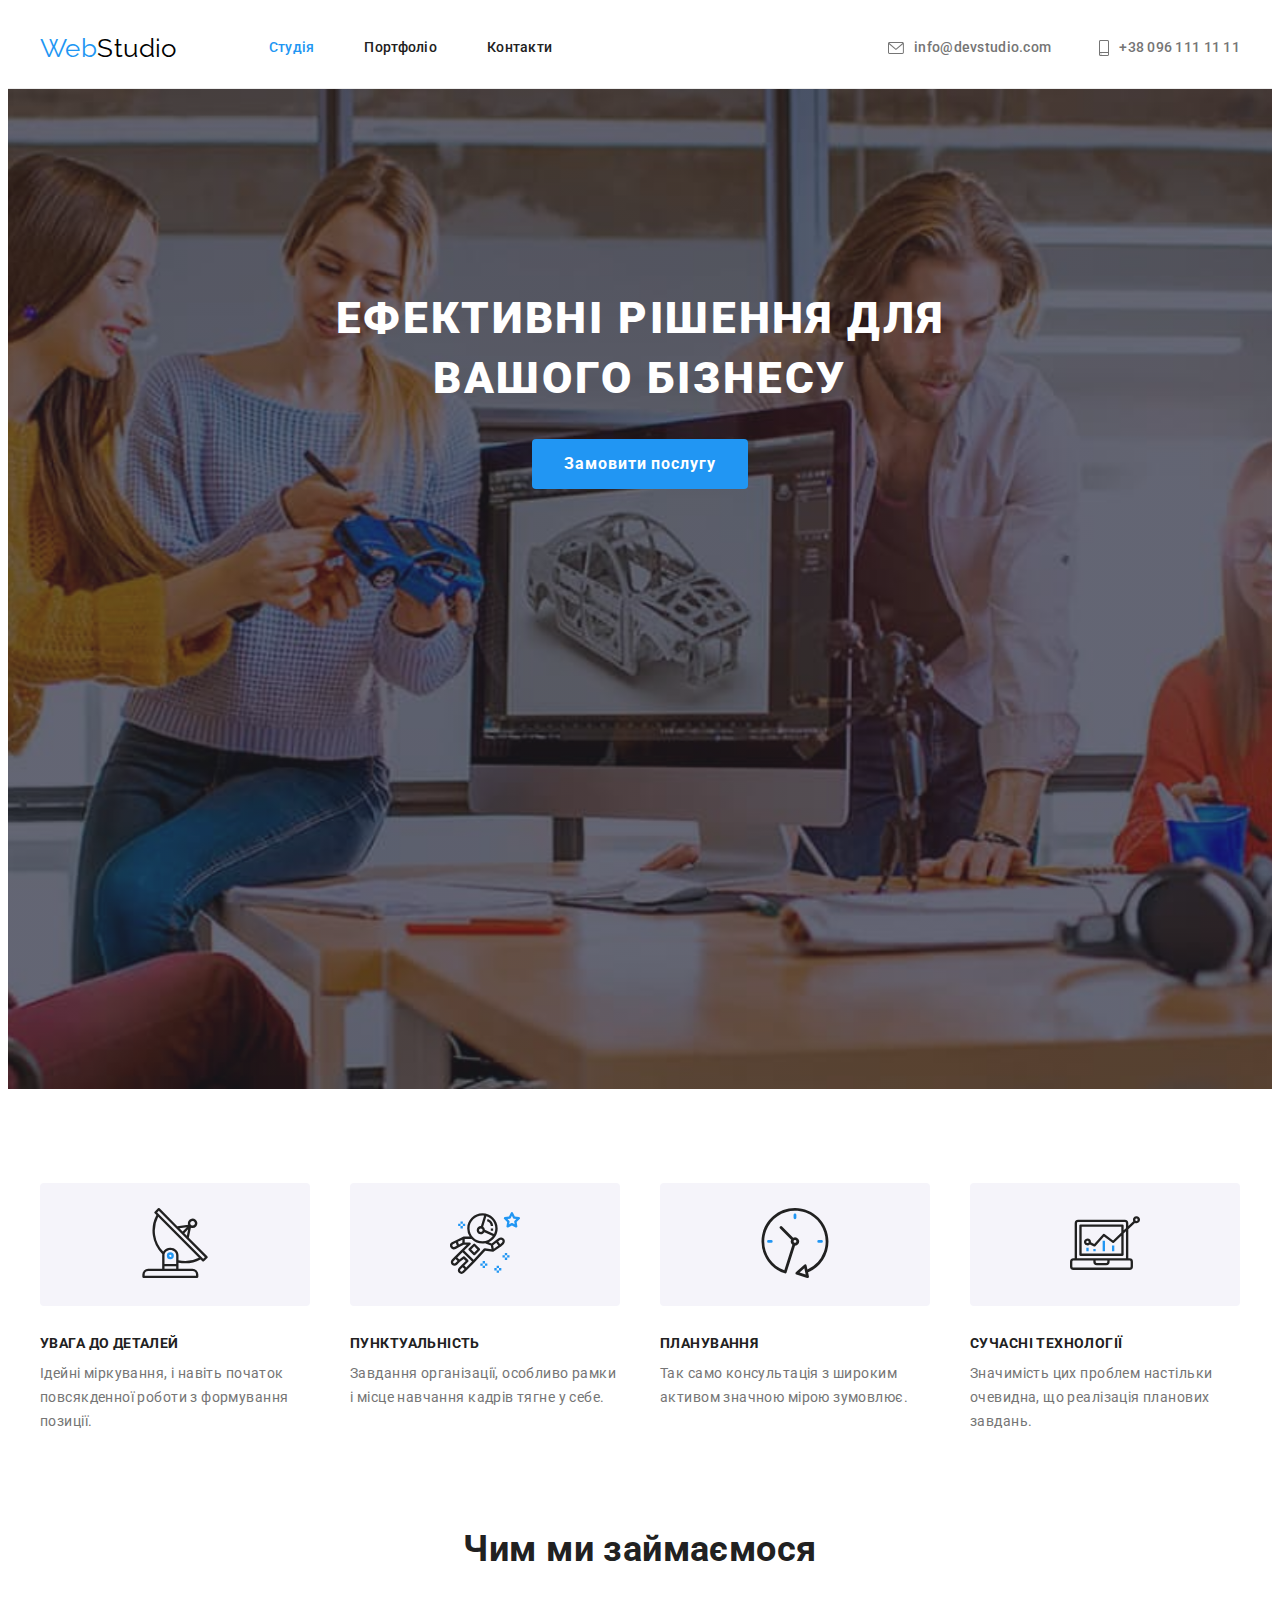
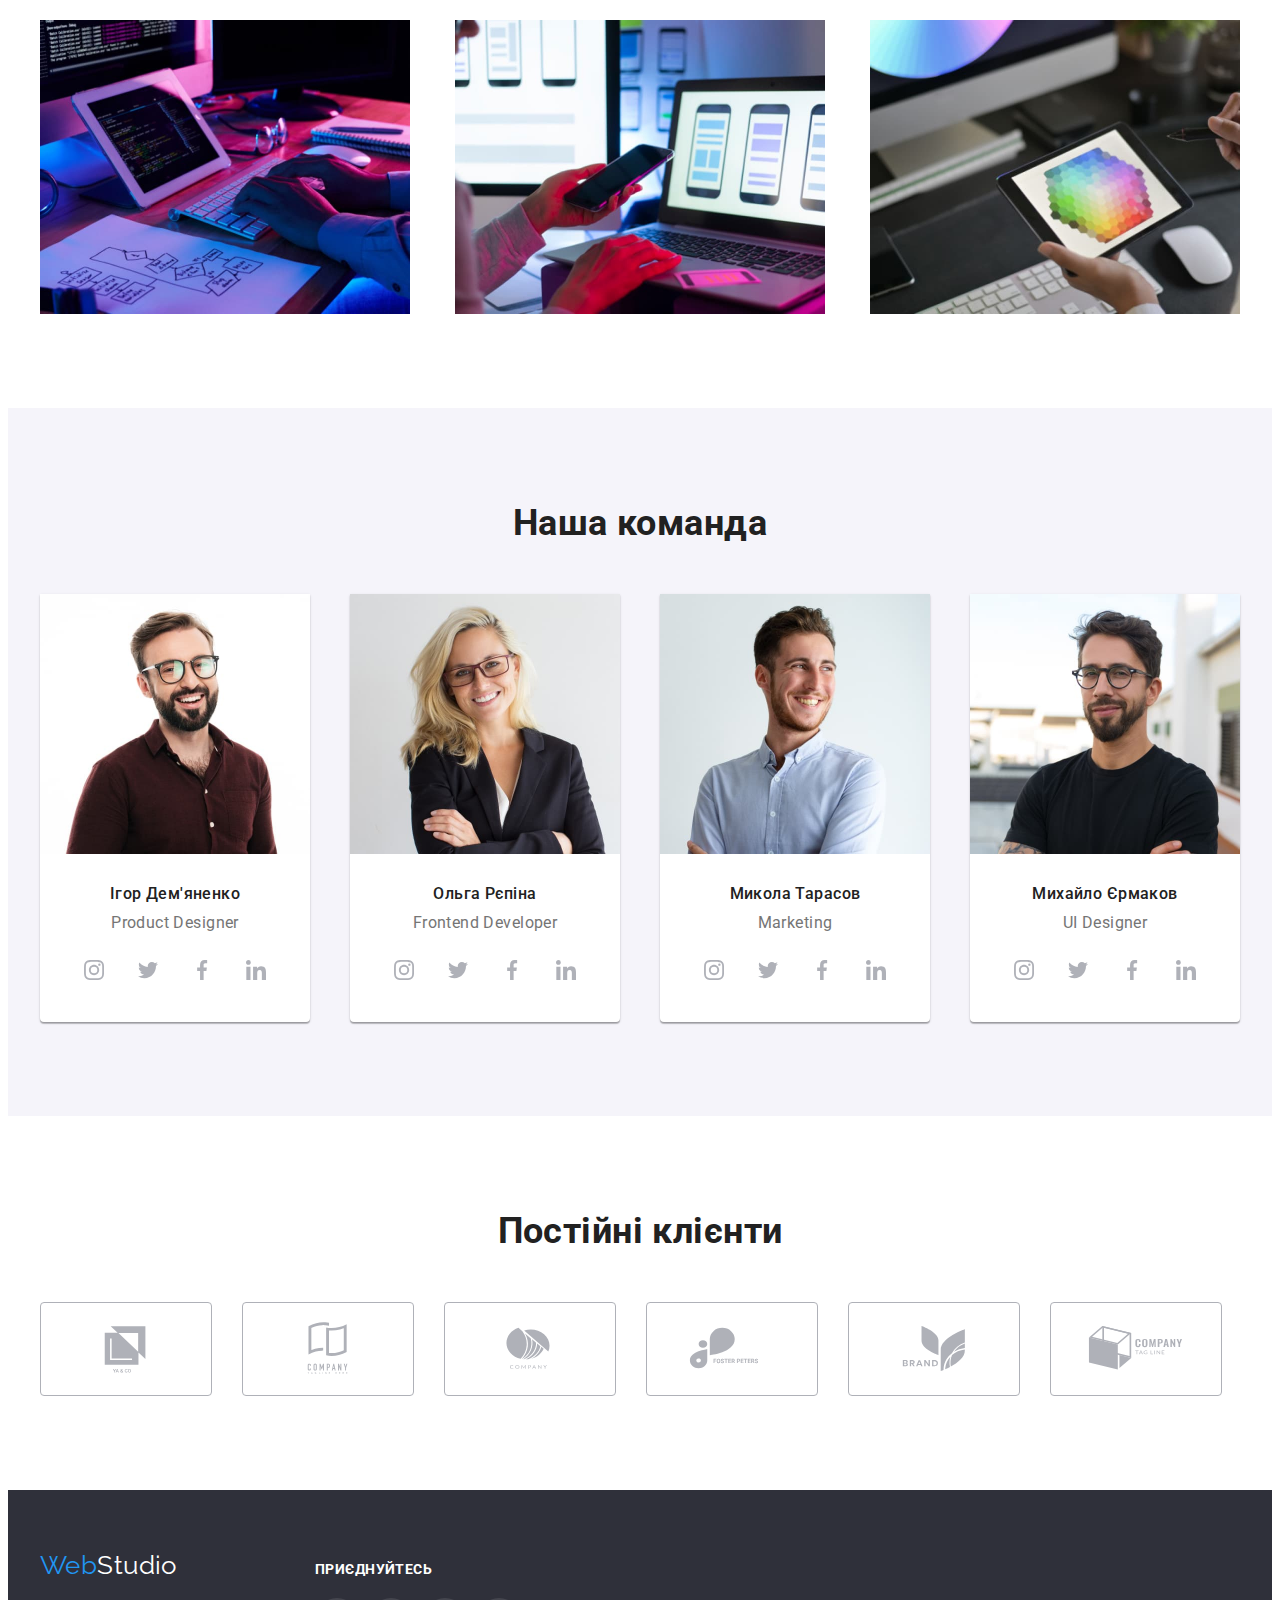
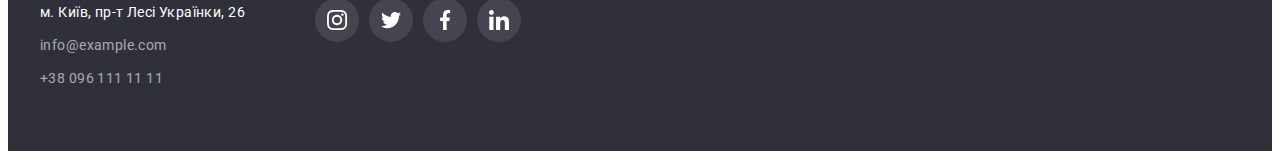
==== commit cfa67311: "hw-04-V1.00" ====
--- a/index.html
+++ b/index.html
@@ -360,6 +360,66 @@
       </div>
     </section>
   </main>
+
+  <!-- CLIENTS -->
+
+  <section class="section">
+    <div class="container">
+      <h2 class="section-title">Постійні клієнти</h2>
+      <ul class="list clients-list">
+        <li>
+          <a href="" target="_blank" rel="nofollow noopener noreferrer" aria-label="Компанія YA & CO"
+            class="link client-link">
+            <svg width="106" height="60">
+              <use href="./images/icons.svg#icon-client1"></use>
+            </svg>
+          </a>
+        </li>
+        <li>
+          <a href="" target="_blank" rel="nofollow noopener noreferrer" aria-label="Компанія Tagline Here"
+            class="link client-link">
+            <svg width="106" height="60">
+              <use href="./images/icons.svg#icon-client2"></use>
+            </svg>
+          </a>
+        </li>
+        <li>
+          <a href="" target="_blank" rel="nofollow noopener noreferrer" aria-label="Компанія Company"
+            class="link client-link">
+            <svg width="106" height="60">
+              <use href="./images/icons.svg#icon-client3"></use>
+            </svg>
+          </a>
+        </li>
+        <li>
+          <a href="" target="_blank" rel="nofollow noopener noreferrer" aria-label="Компанія Foster Peters"
+            class="link client-link">
+            <svg width="106" height="60">
+              <use href="./images/icons.svg#icon-client4"></use>
+            </svg>
+          </a>
+        </li>
+        <li>
+          <a href="" target="_blank" rel="nofollow noopener noreferrer" aria-label="Компанія Brand"
+            class="link client-link">
+            <svg width="106" height="60">
+              <use href="./images/icons.svg#icon-client5"></use>
+            </svg>
+          </a>
+        </li>
+        <li>
+          <a href="" target="_blank" rel="nofollow noopener noreferrer" aria-label="Компанія Tag Line"
+            class="link client-link">
+            <svg width="106" height="60">
+              <use href="./images/icons.svg#icon-logo6"></use>
+            </svg>
+          </a>
+        </li>
+      </ul>
+    </div>
+
+
+  </section>
 
   <!-- FOOTER -->
   <footer class="footer">
--- a/css/styles.css
+++ b/css/styles.css
@@ -221,6 +221,10 @@
   padding: 10px 32px;
 }
 
+.hero-btn:hover {
+  background-color: #188ce8;
+}
+
 /* About Us Section */
 .section.no-padding {
   padding-top: 94px;
@@ -310,7 +314,9 @@
   background-color: rgba(255, 255, 255, 0.1);
 }
 
-.social-link:hover {
+.social-link:hover,
+.social-link:focus,
+.social-link:active {
   background-color: var(--acсent-color);
   fill: var(--primary-white-color);
 }
@@ -330,6 +336,25 @@
 }
 
 /* Cients */
+.clients-list {
+  display: flex;
+  gap: 30px;
+}
+
+.client-link {
+  display: flex;
+  padding: 16px 32px;
+  border: 1px solid var(--logo-color);
+  border-radius: 4px;
+  align-items: center;
+  justify-content: center;
+  fill: var(--logo-color);
+}
+
+.client-link:hover {
+  fill: var(--acсent-color);
+  border: 1px solid var(--acсent-color);
+}
 
 /* PORTFOLIO */
 
@@ -369,6 +394,19 @@
 
 .portfolio-item {
   flex-basis: calc((100% - 60px) / 3);
+}
+
+.portfolio-link {
+  display: block;
+}
+
+.portfolio-link:hover,
+.portfolio-link:focus,
+.portfolio-link:active {
+  border: 1px solid #eeeeee;
+  box-shadow: 0px 1px 1px rgba(0, 0, 0, 0.12), 0px 4px 4px rgba(0, 0, 0, 0.06),
+    1px 4px 6px rgba(0, 0, 0, 0.16);
+  color: var(--grey-text-color);
 }
 
 .portfolio-desc {
